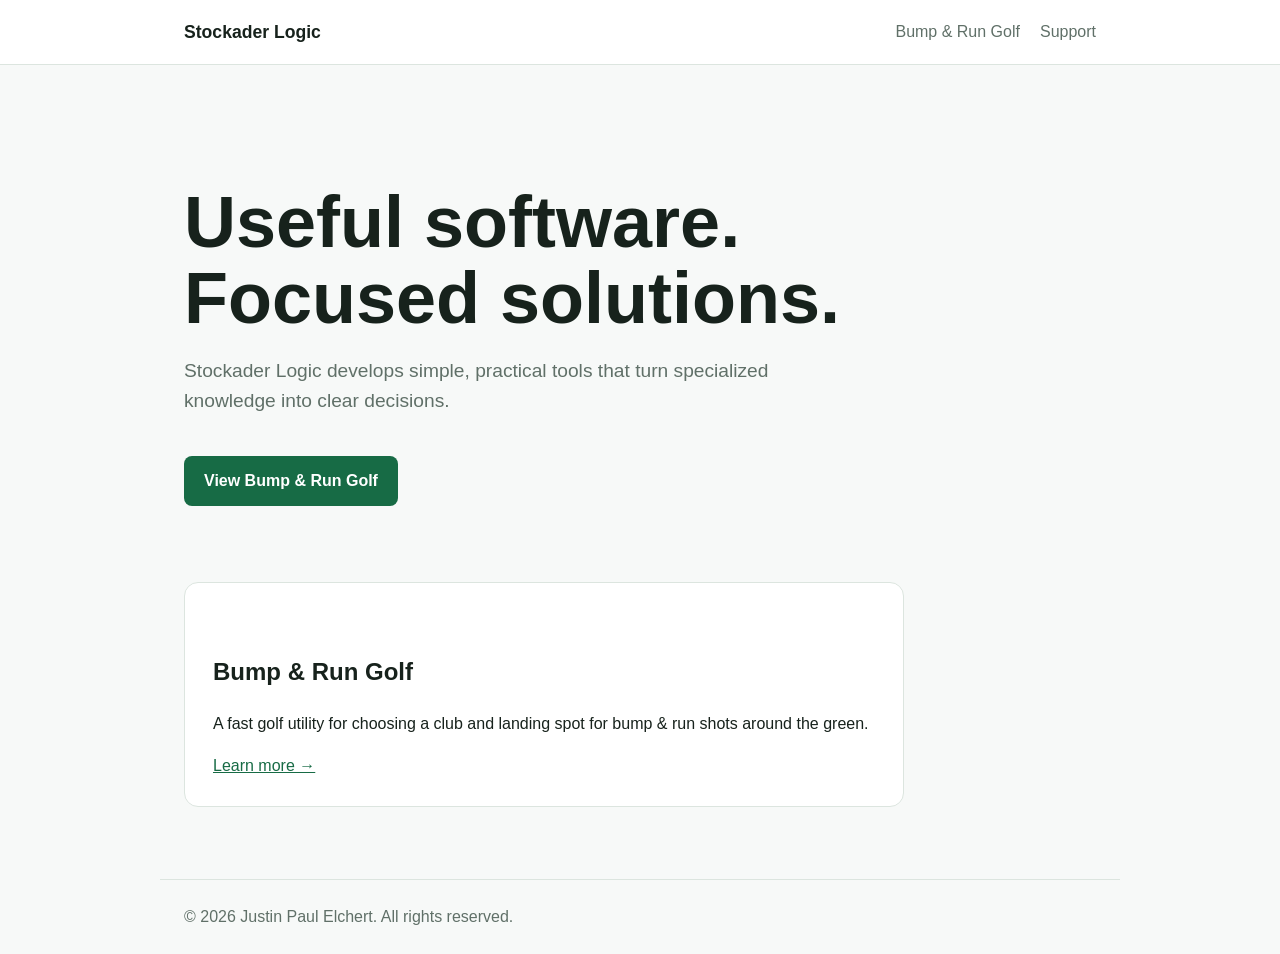
==== index.html @ 23b6e56b "Initial Stockader Logic website" ====
<!doctype html>
<html lang="en">
<head>
  <meta charset="utf-8">
  <meta name="viewport" content="width=device-width, initial-scale=1">
  <meta
    name="description"
    content="Stockader Logic creates focused software utilities for practical problems."
  >
  <title>Stockader Logic</title>
  <link rel="stylesheet" href="/assets/css/style.css">
</head>

<body>
  <header>
    <nav>
      <a class="brand" href="/">Stockader Logic</a>

      <div>
        <a href="/bumpandrun/">Bump & Run Golf</a>
        <a href="/support/">Support</a>
      </div>
    </nav>
  </header>

  <main>
    <section class="hero">
      <h1>Useful software. Focused solutions.</h1>

      <p class="lead">
        Stockader Logic develops simple, practical tools that turn
        specialized knowledge into clear decisions.
      </p>

      <a class="button" href="/bumpandrun/">
        View Bump & Run Golf
      </a>
    </section>

    <section class="card">
      <h2>Bump & Run Golf</h2>

      <p>
        A fast golf utility for choosing a club and landing spot for
        bump & run shots around the green.
      </p>

      <a href="/bumpandrun/">Learn more →</a>
    </section>
  </main>

  <footer>
    © 2026 Justin Paul Elchert. All rights reserved.
  </footer>
</body>
</html>
---- assets/css/style.css ----
:root {
  --background: #f7f9f8;
  --surface: #ffffff;
  --text: #17221c;
  --muted: #607068;
  --green: #176b45;
  --green-dark: #0f4f33;
  --border: #dce5df;
  --max-width: 960px;
}

* {
  box-sizing: border-box;
}

body {
  margin: 0;
  background: var(--background);
  color: var(--text);
  font-family:
    Inter,
    -apple-system,
    BlinkMacSystemFont,
    "Segoe UI",
    sans-serif;
  line-height: 1.6;
}

header {
  background: var(--surface);
  border-bottom: 1px solid var(--border);
}

nav {
  max-width: var(--max-width);
  margin: auto;
  padding: 18px 24px;
  display: flex;
  align-items: center;
  justify-content: space-between;
}

.brand {
  color: var(--text);
  font-size: 1.1rem;
  font-weight: 700;
  text-decoration: none;
}

nav div {
  display: flex;
  gap: 20px;
}

nav div a {
  color: var(--muted);
  text-decoration: none;
}

nav div a:hover {
  color: var(--green);
}

main {
  max-width: var(--max-width);
  min-height: calc(100vh - 150px);
  margin: auto;
  padding: 72px 24px;
}

.hero {
  max-width: 720px;
  padding: 48px 0;
}

h1 {
  margin: 0 0 18px;
  font-size: clamp(2.4rem, 7vw, 4.5rem);
  line-height: 1.05;
}

h2 {
  margin-top: 42px;
}

.lead {
  max-width: 680px;
  color: var(--muted);
  font-size: 1.2rem;
}

.button {
  display: inline-block;
  margin-top: 20px;
  padding: 12px 20px;
  border-radius: 8px;
  background: var(--green);
  color: white;
  font-weight: 600;
  text-decoration: none;
}

.button:hover {
  background: var(--green-dark);
}

.card {
  max-width: 720px;
  margin-top: 28px;
  padding: 28px;
  background: var(--surface);
  border: 1px solid var(--border);
  border-radius: 14px;
}

a {
  color: var(--green);
}

footer {
  max-width: var(--max-width);
  margin: auto;
  padding: 24px;
  color: var(--muted);
  border-top: 1px solid var(--border);
}

@media (max-width: 600px) {
  nav {
    align-items: flex-start;
    gap: 14px;
    flex-direction: column;
  }

  main {
    padding-top: 40px;
  }
}
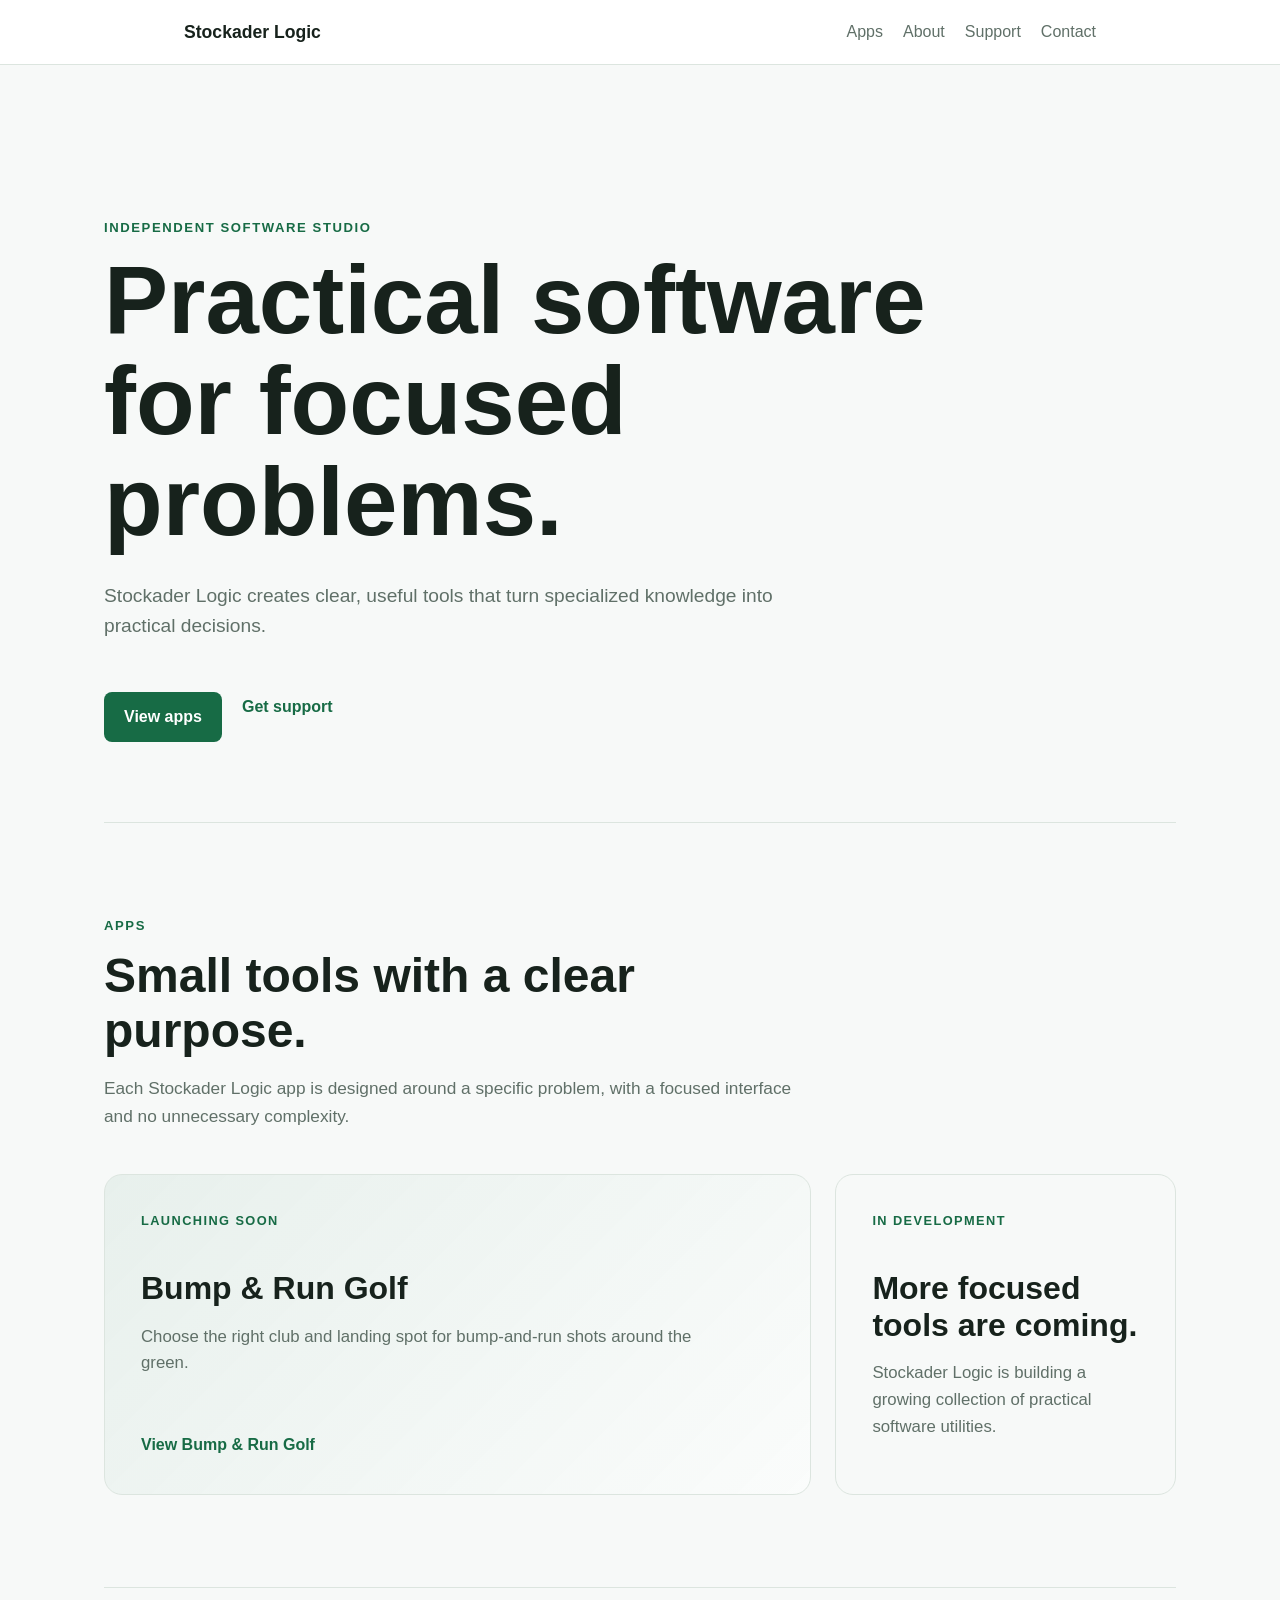
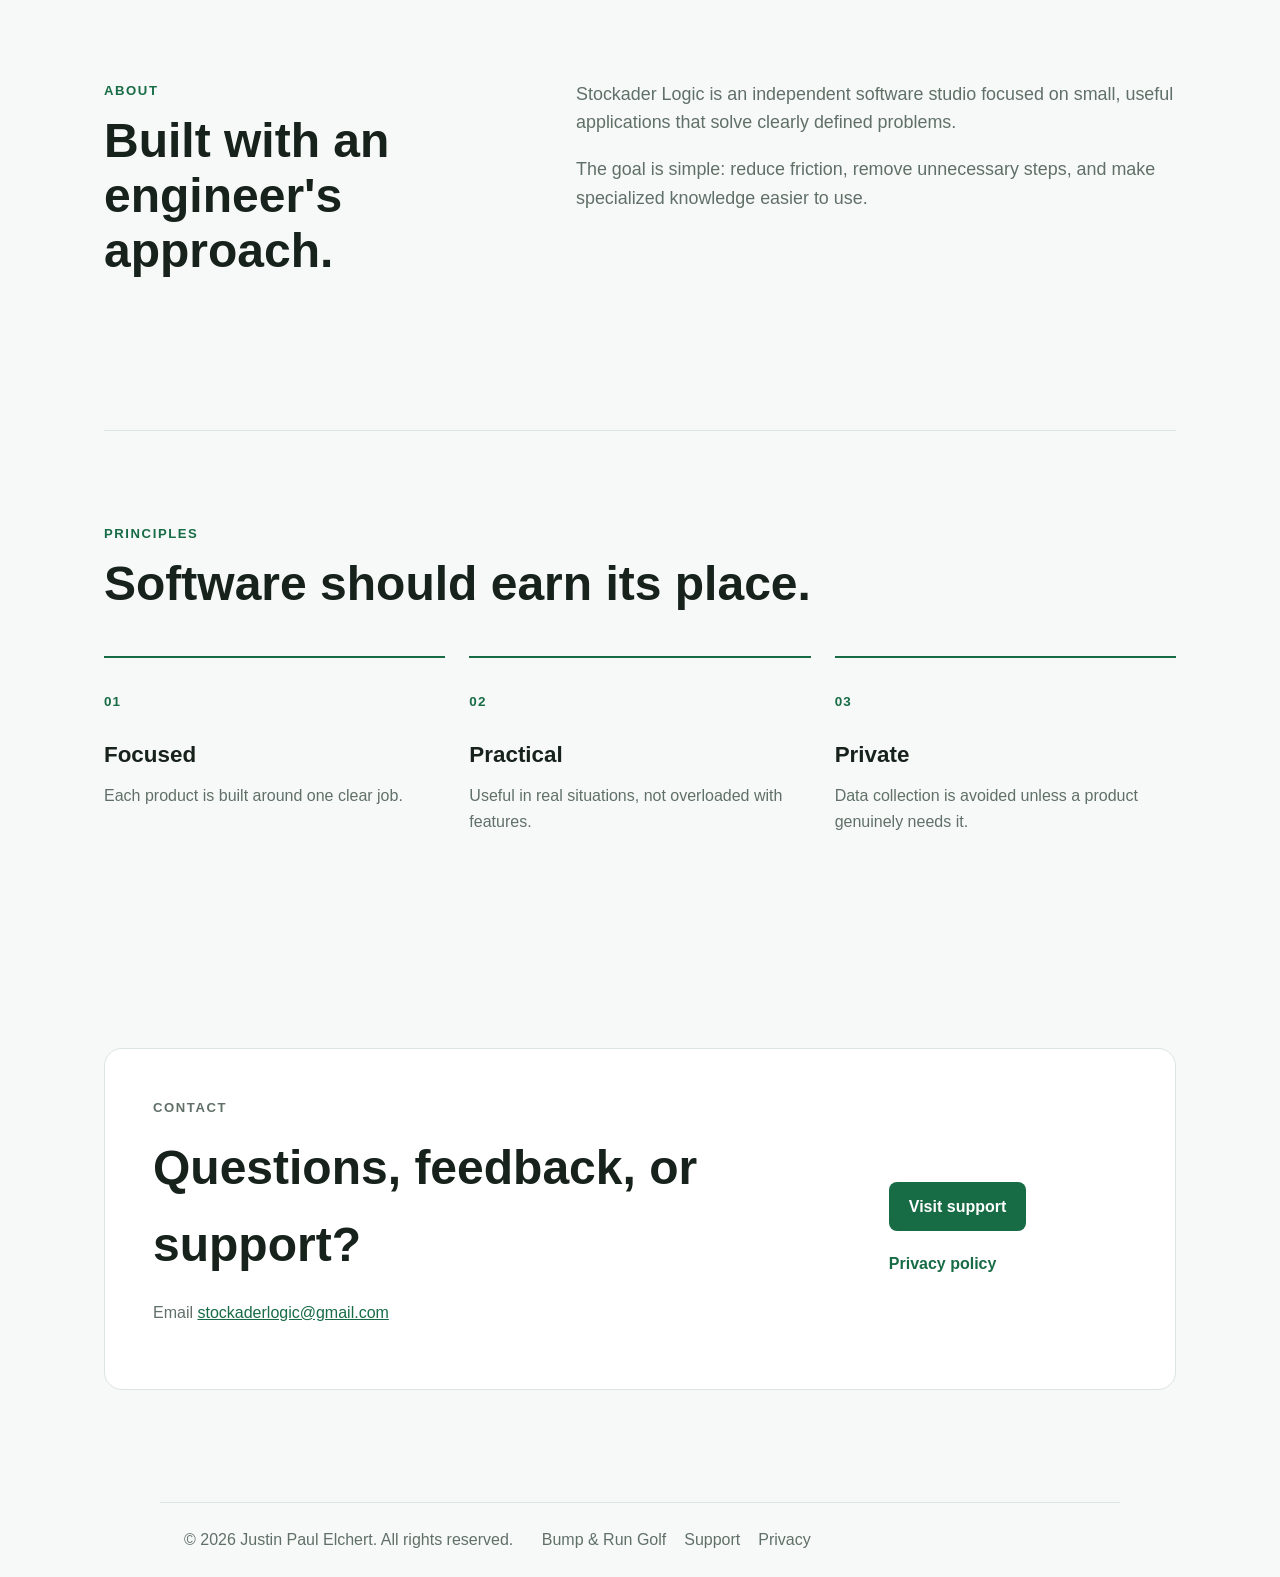
==== commit 139c42c4: "Polish Stockader Logic homepage" ====
--- a/index.html
+++ b/index.html
@@ -2,12 +2,19 @@
 <html lang="en">
 <head>
   <meta charset="utf-8">
-  <meta name="viewport" content="width=device-width, initial-scale=1">
+
+  <meta
+    name="viewport"
+    content="width=device-width, initial-scale=1"
+  >
+
   <meta
     name="description"
     content="Stockader Logic creates focused software utilities for practical problems."
   >
+
   <title>Stockader Logic</title>
+
   <link rel="stylesheet" href="/assets/css/style.css">
 </head>
 
@@ -17,40 +24,178 @@
       <a class="brand" href="/">Stockader Logic</a>
 
       <div>
-        <a href="/bumpandrun/">Bump & Run Golf</a>
+        <a href="#apps">Apps</a>
+        <a href="#about">About</a>
         <a href="/support/">Support</a>
+        <a href="#contact">Contact</a>
       </div>
     </nav>
   </header>
 
-  <main>
-    <section class="hero">
-      <h1>Useful software. Focused solutions.</h1>
-
-      <p class="lead">
-        Stockader Logic develops simple, practical tools that turn
-        specialized knowledge into clear decisions.
-      </p>
-
-      <a class="button" href="/bumpandrun/">
-        View Bump & Run Golf
-      </a>
-    </section>
-
-    <section class="card">
-      <h2>Bump & Run Golf</h2>
-
-      <p>
-        A fast golf utility for choosing a club and landing spot for
-        bump & run shots around the green.
-      </p>
-
-      <a href="/bumpandrun/">Learn more →</a>
-    </section>
+  <main class="home-page">
+
+    <!-- Hero -->
+    <section class="home-hero">
+      <div class="home-hero-copy">
+        <p class="eyebrow">Independent software studio</p>
+
+        <h1>Practical software for focused problems.</h1>
+
+        <p class="lead">
+          Stockader Logic creates clear, useful tools that turn specialized
+          knowledge into practical decisions.
+        </p>
+
+        <div class="hero-actions">
+          <a class="button" href="#apps">
+            View apps
+          </a>
+
+          <a class="text-button" href="/support/">
+            Get support
+          </a>
+        </div>
+      </div>
+    </section>
+
+    <!-- Apps -->
+    <section id="apps" class="home-section">
+      <div class="section-heading">
+        <p class="eyebrow">Apps</p>
+
+        <h2>Small tools with a clear purpose.</h2>
+
+        <p>
+          Each Stockader Logic app is designed around a specific problem,
+          with a focused interface and no unnecessary complexity.
+        </p>
+      </div>
+
+      <div class="app-grid">
+        <article class="app-card featured-app">
+          <div>
+            <p class="app-status">Launching soon</p>
+
+            <h3>Bump & Run Golf</h3>
+
+            <p>
+              Choose the right club and landing spot for bump-and-run shots
+              around the green.
+            </p>
+          </div>
+
+          <a class="text-button" href="/bumpandrun/">
+            View Bump & Run Golf
+          </a>
+        </article>
+
+        <article class="app-card coming-soon-card">
+          <div>
+            <p class="app-status">In development</p>
+
+            <h3>More focused tools are coming.</h3>
+
+            <p>
+              Stockader Logic is building a growing collection of practical
+              software utilities.
+            </p>
+          </div>
+        </article>
+      </div>
+    </section>
+
+    <!-- About -->
+    <section id="about" class="home-section about-section">
+      <div class="section-heading">
+        <p class="eyebrow">About</p>
+
+        <h2>Built with an engineer's approach.</h2>
+      </div>
+
+      <div class="about-copy">
+        <p>
+          Stockader Logic is an independent software studio focused on small,
+          useful applications that solve clearly defined problems.
+        </p>
+
+        <p>
+          The goal is simple: reduce friction, remove unnecessary steps, and
+          make specialized knowledge easier to use.
+        </p>
+      </div>
+    </section>
+
+    <!-- Principles -->
+    <section class="home-section principles-section">
+      <div class="section-heading">
+        <p class="eyebrow">Principles</p>
+
+        <h2>Software should earn its place.</h2>
+      </div>
+
+      <div class="principle-grid">
+        <article>
+          <span>01</span>
+          <h3>Focused</h3>
+          <p>
+            Each product is built around one clear job.
+          </p>
+        </article>
+
+        <article>
+          <span>02</span>
+          <h3>Practical</h3>
+          <p>
+            Useful in real situations, not overloaded with features.
+          </p>
+        </article>
+
+        <article>
+          <span>03</span>
+          <h3>Private</h3>
+          <p>
+            Data collection is avoided unless a product genuinely needs it.
+          </p>
+        </article>
+      </div>
+    </section>
+
+    <!-- Contact -->
+    <section id="contact" class="home-contact">
+      <div>
+        <p class="eyebrow">Contact</p>
+
+        <h2>Questions, feedback, or support?</h2>
+
+        <p>
+          Email
+          <a href="mailto:stockaderlogic@gmail.com">
+            stockaderlogic@gmail.com
+          </a>
+        </p>
+      </div>
+
+      <div class="contact-links">
+        <a class="button" href="/support/">
+          Visit support
+        </a>
+
+        <a class="text-button" href="/privacy/">
+          Privacy policy
+        </a>
+      </div>
+    </section>
+
   </main>
 
   <footer>
-    © 2026 Justin Paul Elchert. All rights reserved.
+    <span>© 2026 Justin Paul Elchert. All rights reserved.</span>
+
+    <span class="footer-links">
+      <a href="/bumpandrun/">Bump & Run Golf</a>
+      <a href="/support/">Support</a>
+      <a href="/privacy/">Privacy</a>
+    </span>
   </footer>
 </body>
 </html>
--- a/assets/css/style.css
+++ b/assets/css/style.css
@@ -135,4 +135,525 @@
   main {
     padding-top: 40px;
   }
+}
+
+/* Bump & Run product page */
+
+.product-page {
+  max-width: 1120px;
+}
+
+.product-hero {
+  min-height: 560px;
+  display: grid;
+  grid-template-columns: minmax(0, 1.4fr) minmax(260px, 0.6fr);
+  align-items: center;
+  gap: 72px;
+  padding: 52px 0 76px;
+}
+
+.product-copy {
+  max-width: 700px;
+}
+
+.product-copy h1 {
+  margin-bottom: 24px;
+}
+
+.product-copy > p:not(.eyebrow):not(.lead) {
+  max-width: 650px;
+  color: var(--muted);
+  font-size: 1.05rem;
+}
+
+.eyebrow {
+  margin: 0 0 12px;
+  color: var(--green);
+  font-size: 0.82rem;
+  font-weight: 750;
+  letter-spacing: 0.12em;
+  text-transform: uppercase;
+}
+
+.product-icon-wrap {
+  display: flex;
+  justify-content: center;
+}
+
+.product-icon {
+  width: min(100%, 280px);
+  border-radius: 24%;
+  box-shadow:
+    0 24px 60px rgba(20, 55, 37, 0.18),
+    0 8px 20px rgba(20, 55, 37, 0.12);
+}
+
+.hero-actions,
+.cta-links {
+  display: flex;
+  align-items: center;
+  flex-wrap: wrap;
+  gap: 20px;
+  margin-top: 30px;
+}
+
+.text-button {
+  display: inline-block;
+  color: var(--green);
+  font-weight: 650;
+  text-decoration: none;
+}
+
+.text-button:hover {
+  color: var(--green-dark);
+  text-decoration: underline;
+}
+
+.button.disabled {
+  cursor: default;
+  opacity: 0.68;
+  pointer-events: none;
+}
+
+.product-intro {
+  padding: 72px 0;
+  border-top: 1px solid var(--border);
+  border-bottom: 1px solid var(--border);
+}
+
+.product-intro > div {
+  max-width: 760px;
+}
+
+.product-intro h2,
+.section-heading h2,
+.privacy-callout h2,
+.product-cta h2 {
+  margin: 0 0 16px;
+  font-size: clamp(2rem, 4vw, 3rem);
+  line-height: 1.15;
+}
+
+.product-intro p:last-child,
+.section-heading > p:last-child,
+.privacy-callout p:last-child,
+.product-cta p:last-child {
+  color: var(--muted);
+  font-size: 1.08rem;
+}
+
+.feature-section,
+.screenshots-section {
+  padding: 92px 0;
+}
+
+.section-heading {
+  max-width: 720px;
+  margin-bottom: 44px;
+}
+
+.feature-grid {
+  display: grid;
+  grid-template-columns: repeat(2, minmax(0, 1fr));
+  gap: 22px;
+}
+
+.feature-card {
+  min-height: 250px;
+  padding: 30px;
+  background: var(--surface);
+  border: 1px solid var(--border);
+  border-radius: 16px;
+}
+
+.feature-number {
+  margin-bottom: 34px;
+  color: var(--green);
+  font-size: 0.88rem;
+  font-weight: 750;
+  letter-spacing: 0.08em;
+}
+
+.feature-card h3 {
+  margin: 0 0 12px;
+  font-size: 1.35rem;
+}
+
+.feature-card p {
+  margin: 0;
+  color: var(--muted);
+}
+
+.screenshots-section {
+  border-top: 1px solid var(--border);
+}
+
+.screenshot-grid {
+  display: grid;
+  grid-template-columns: repeat(3, minmax(220px, 1fr));
+  gap: 24px;
+  overflow-x: auto;
+  padding: 8px 4px 26px;
+  scroll-snap-type: x proximity;
+}
+
+.screenshot-card {
+  min-width: 220px;
+  margin: 0;
+  scroll-snap-align: start;
+}
+
+.screenshot-card img {
+  display: block;
+  width: 100%;
+  aspect-ratio: 9 / 19.5;
+  object-fit: cover;
+  background: #e5ebe7;
+  border: 1px solid var(--border);
+  border-radius: 28px;
+  box-shadow: 0 18px 36px rgba(20, 55, 37, 0.12);
+}
+
+.screenshot-card figcaption {
+  padding: 14px 4px 0;
+  color: var(--muted);
+  font-size: 0.95rem;
+  text-align: center;
+}
+
+.privacy-callout,
+.product-cta {
+  display: flex;
+  align-items: center;
+  justify-content: space-between;
+  gap: 48px;
+  margin: 40px 0;
+  padding: 44px;
+  background: var(--surface);
+  border: 1px solid var(--border);
+  border-radius: 18px;
+}
+
+.privacy-callout > div,
+.product-cta > div:first-child {
+  max-width: 700px;
+}
+
+.product-cta {
+  margin-top: 92px;
+  margin-bottom: 40px;
+  background:
+    linear-gradient(
+      135deg,
+      rgba(23, 107, 69, 0.08),
+      rgba(23, 107, 69, 0.02)
+    ),
+    var(--surface);
+}
+
+.footer-links {
+  display: inline-flex;
+  gap: 18px;
+  margin-left: 24px;
+}
+
+.footer-links a {
+  color: var(--muted);
+  text-decoration: none;
+}
+
+.footer-links a:hover {
+  color: var(--green);
+}
+
+@media (max-width: 850px) {
+  .product-hero {
+    grid-template-columns: 1fr;
+    gap: 42px;
+  }
+
+  .product-icon-wrap {
+    order: -1;
+    justify-content: flex-start;
+  }
+
+  .product-icon {
+    width: 180px;
+  }
+
+  .feature-grid {
+    grid-template-columns: 1fr;
+  }
+
+  .privacy-callout,
+  .product-cta {
+    align-items: flex-start;
+    flex-direction: column;
+  }
+}
+
+@media (max-width: 600px) {
+  .product-hero {
+    min-height: auto;
+    padding-top: 24px;
+  }
+
+  .product-icon {
+    width: 132px;
+    border-radius: 28px;
+  }
+
+  .feature-section,
+  .screenshots-section {
+    padding: 64px 0;
+  }
+
+  .feature-card {
+    min-height: auto;
+  }
+
+  .privacy-callout,
+  .product-cta {
+    padding: 28px;
+  }
+
+  .footer-links {
+    display: flex;
+    margin: 12px 0 0;
+  }
+}
+
+/* Privacy policy */
+
+.policy-page {
+  max-width: 900px;
+}
+
+.policy-header {
+  max-width: 760px;
+  padding: 36px 0 52px;
+  border-bottom: 1px solid var(--border);
+}
+
+.policy-header h1 {
+  margin-bottom: 20px;
+}
+
+.policy-date {
+  margin-top: 24px;
+  color: var(--muted);
+  font-size: 0.95rem;
+}
+
+.policy-content {
+  max-width: 760px;
+  padding: 36px 0 64px;
+}
+
+.policy-content h2 {
+  margin: 42px 0 10px;
+  font-size: 1.45rem;
+}
+
+.policy-content p {
+  margin: 0;
+  color: var(--muted);
+  font-size: 1.04rem;
+}
+
+.policy-content a {
+  font-weight: 600;
+}
+
+/* Home page */
+
+.home-page {
+  max-width: 1120px;
+}
+
+.home-hero {
+  min-height: 620px;
+  display: flex;
+  align-items: center;
+  padding: 80px 0;
+}
+
+.home-hero-copy {
+  max-width: 850px;
+}
+
+.home-hero h1 {
+  max-width: 900px;
+  margin-bottom: 28px;
+  font-size: clamp(3rem, 8vw, 6rem);
+}
+
+.home-hero .lead {
+  max-width: 720px;
+}
+
+.home-section {
+  padding: 92px 0;
+  border-top: 1px solid var(--border);
+}
+
+.app-grid {
+  display: grid;
+  grid-template-columns: 1.35fr 0.65fr;
+  gap: 24px;
+}
+
+.app-card {
+  min-height: 320px;
+  padding: 36px;
+  display: flex;
+  flex-direction: column;
+  justify-content: space-between;
+  background: var(--surface);
+  border: 1px solid var(--border);
+  border-radius: 18px;
+}
+
+.featured-app {
+  background:
+    linear-gradient(
+      135deg,
+      rgba(23, 107, 69, 0.1),
+      rgba(23, 107, 69, 0.02)
+    ),
+    var(--surface);
+}
+
+.app-status {
+  margin: 0 0 38px;
+  color: var(--green);
+  font-size: 0.8rem;
+  font-weight: 750;
+  letter-spacing: 0.11em;
+  text-transform: uppercase;
+}
+
+.app-card h3 {
+  margin: 0 0 14px;
+  font-size: 2rem;
+  line-height: 1.15;
+}
+
+.app-card p:not(.app-status) {
+  max-width: 560px;
+  color: var(--muted);
+  font-size: 1.05rem;
+}
+
+.coming-soon-card {
+  background: transparent;
+}
+
+.about-section {
+  display: grid;
+  grid-template-columns: 0.8fr 1.2fr;
+  gap: 72px;
+}
+
+.about-copy {
+  max-width: 680px;
+}
+
+.about-copy p {
+  margin-top: 0;
+  color: var(--muted);
+  font-size: 1.12rem;
+}
+
+.principle-grid {
+  display: grid;
+  grid-template-columns: repeat(3, 1fr);
+  gap: 24px;
+}
+
+.principle-grid article {
+  padding: 30px 0;
+  border-top: 2px solid var(--green);
+}
+
+.principle-grid span {
+  color: var(--green);
+  font-size: 0.84rem;
+  font-weight: 750;
+  letter-spacing: 0.08em;
+}
+
+.principle-grid h3 {
+  margin: 24px 0 10px;
+  font-size: 1.4rem;
+}
+
+.principle-grid p {
+  margin: 0;
+  color: var(--muted);
+}
+
+.home-contact {
+  margin: 92px 0 40px;
+  padding: 48px;
+  display: flex;
+  align-items: center;
+  justify-content: space-between;
+  gap: 48px;
+  background: var(--surface);
+  border: 1px solid var(--border);
+  border-radius: 18px;
+}
+
+.home-contact h2 {
+  margin: 0 0 14px;
+  font-size: clamp(2rem, 4vw, 3rem);
+}
+
+.home-contact p {
+  color: var(--muted);
+}
+
+.contact-links {
+  display: flex;
+  align-items: center;
+  flex-wrap: wrap;
+  gap: 20px;
+}
+
+@media (max-width: 850px) {
+  .app-grid,
+  .about-section,
+  .principle-grid {
+    grid-template-columns: 1fr;
+  }
+
+  .about-section {
+    gap: 24px;
+  }
+
+  .home-contact {
+    align-items: flex-start;
+    flex-direction: column;
+  }
+}
+
+@media (max-width: 600px) {
+  .home-hero {
+    min-height: auto;
+    padding: 54px 0 72px;
+  }
+
+  .home-section {
+    padding: 64px 0;
+  }
+
+  .app-card {
+    min-height: auto;
+    padding: 28px;
+  }
+
+  .home-contact {
+    padding: 28px;
+  }
 }
